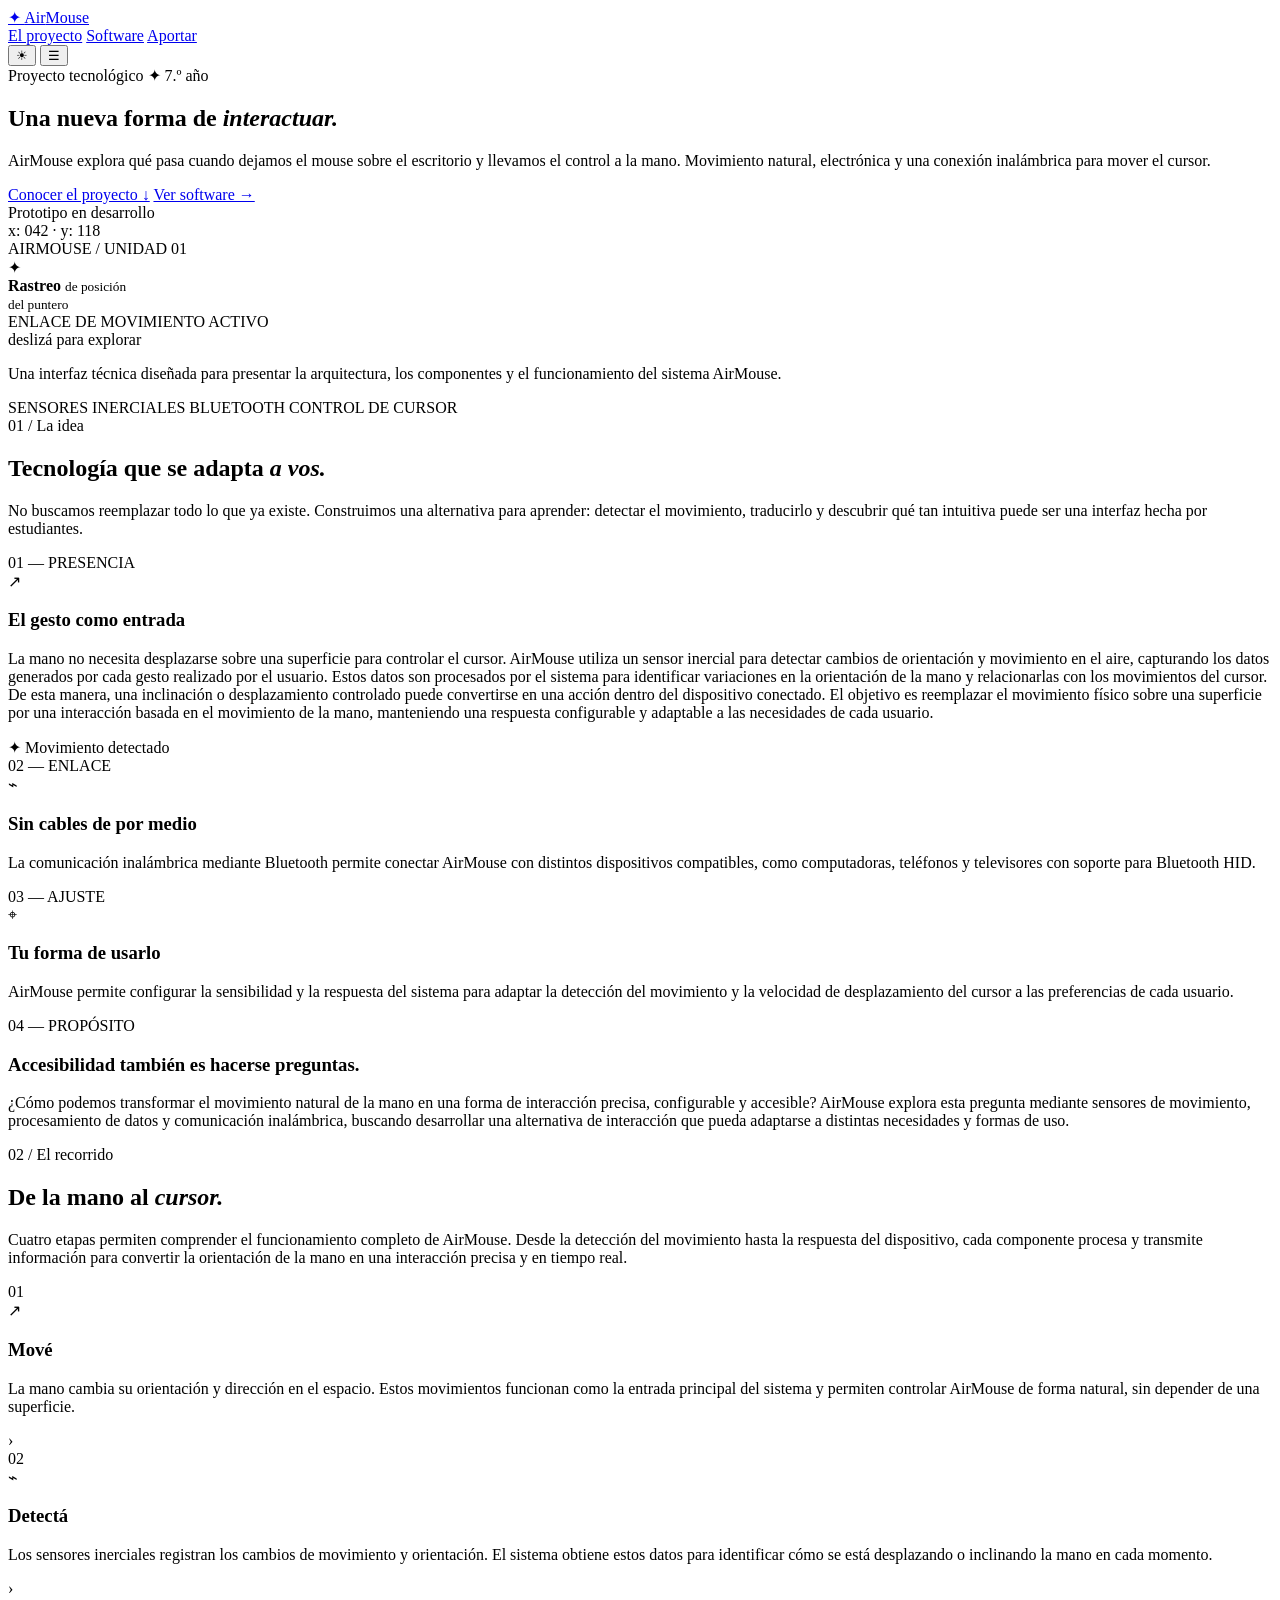
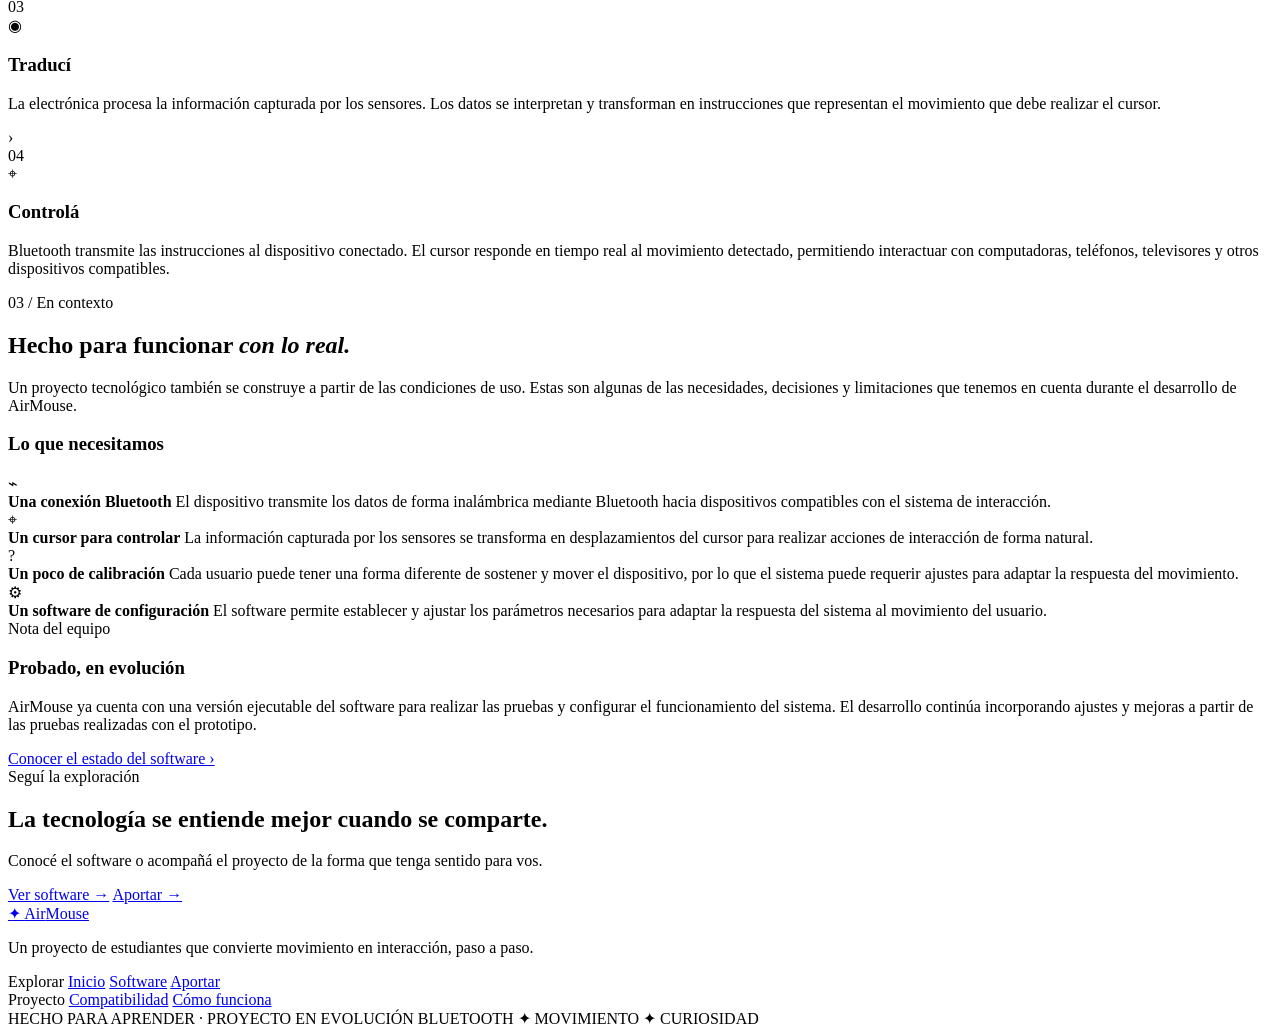
==== index.html @ 94b32438 "Add files via upload" ====
<!DOCTYPE html>
<html lang="es">
<head>
<meta charset="UTF-8">
<meta name="viewport" content="width=device-width, initial-scale=1.0">
<meta name="description" content="Un proyecto tecnológico estudiantil que explora controlar el cursor con movimiento natural.">
<title>AirMouse — Proyecto tecnológico</title>
<link rel="preconnect" href="https://fonts.googleapis.com">
<link rel="preconnect" href="https://fonts.gstatic.com" crossorigin>
<link href="https://fonts.googleapis.com/css2?family=DM+Mono:wght@400;500&family=Space+Grotesk:wght@400;500;600;700&display=swap" rel="stylesheet">

<link rel="stylesheet" href="css/style.css">
</head>

<body class="site-shell">

<header class="nav-shell">
<div class="container-wide nav-inner">

<a href="index.html" class="brand">
<span class="brand-mark">✦</span>
<span class="brand-word">Air<span>Mouse</span></span>
</a>

<nav class="nav-links" aria-label="Navegación principal">
<a href="index.html" class="nav-link">El proyecto</a>
<a href="software.html" class="nav-link">Software</a>
<a href="aportar.html" class="nav-link">Aportar</a>
</nav>

<div class="nav-actions">
<button class="icon-button" data-theme-toggle aria-label="Cambiar tema">☀</button>
<button class="icon-button mobile-trigger" data-mobile-toggle aria-label="Abrir menú">☰</button>
</div>

</div>

<nav class="mobile-menu" data-mobile-menu hidden>
<a href="index.html" class="nav-link">El proyecto</a>
<a href="software.html" class="nav-link">Software</a>
<a href="aportar.html" class="nav-link">Aportar</a>
</nav>
</header>

<main>

<section class="hero">
<div class="container-wide hero-grid">

<div class="hero-copy reveal">
<div class="eyebrow mono-label">Proyecto tecnológico ✦ 7.º año</div>

<h1>Una nueva forma de <em>interactuar.</em></h1>

<p class="hero-lede">
AirMouse explora qué pasa cuando dejamos el mouse sobre el escritorio y llevamos el control a la mano. Movimiento natural, electrónica y una conexión inalámbrica para mover el cursor.
</p>

<div class="hero-cta">
<a class="button button-primary button-wide" href="#como-funciona">Conocer el proyecto ↓</a>
<a class="button button-ghost" href="software.html">Ver software →</a>
</div>

<div class="hero-note">
<span class="status-dot"></span>
Prototipo en desarrollo
</div>
</div>

<div class="hero-diagram reveal" aria-label="Diagrama visual del dispositivo AirMouse">

<div class="orbit orbit-one"></div>
<div class="orbit orbit-two"></div>
<div class="orbit orbit-three"></div>

<div class="coord-label">x: 042 · y: 118</div>

<div class="device-card">

<div class="device-top">
<span class="device-label">AIRMOUSE / UNIDAD 01</span>
<span class="device-led"></span>
</div>

<div class="device-body">
<div class="device-ring">✦</div>

<div class="device-copy">
<strong>Rastreo</strong>
<small> de posición<br>del puntero</small>
</div>
</div>

<div class="device-top">
<span class="device-label">ENLACE DE MOVIMIENTO</span>
<span class="device-label">ACTIVO</span>
</div>

</div>
</div>

</div>

<div class="hero-scroll">
<span>deslizá para explorar</span>
</div>

</section>

<div class="intro-band">
<div class="container-wide intro-band-inner">

<p>Una interfaz técnica diseñada para presentar la arquitectura, los componentes y el funcionamiento del sistema AirMouse.</p>

<div class="spec-list">
<span>SENSORES INERCIALES</span>
<span>BLUETOOTH</span>
<span>CONTROL DE CURSOR</span>
</div>

</div>
</div>

<section class="section-space container-wide" id="proyecto">

<div class="section-heading reveal">

<div>
<div class="eyebrow mono-label">01 / La idea</div>
<h2>Tecnología que se adapta <em>a vos.</em></h2>
</div>

<p class="section-heading-copy">
No buscamos reemplazar todo lo que ya existe. Construimos una alternativa para aprender: detectar el movimiento, traducirlo y descubrir qué tan intuitiva puede ser una interfaz hecha por estudiantes.
</p>

</div>

<div class="bento">

<article class="bento-card tall reveal">
<div class="card-glow"></div>
<div class="card-index">01 — PRESENCIA</div>
<div class="card-icon">↗</div>

<h3>El gesto como entrada</h3>

<p>
La mano no necesita desplazarse sobre una superficie para controlar el cursor. AirMouse utiliza un sensor inercial para detectar cambios de orientación y movimiento en el aire, capturando los datos generados por cada gesto realizado por el usuario.

Estos datos son procesados por el sistema para identificar variaciones en la orientación de la mano y relacionarlas con los movimientos del cursor. De esta manera, una inclinación o desplazamiento controlado puede convertirse en una acción dentro del dispositivo conectado.

El objetivo es reemplazar el movimiento físico sobre una superficie por una interacción basada en el movimiento de la mano, manteniendo una respuesta configurable y adaptable a las necesidades de cada usuario.

</p>

<div class="card-foot">✦ Movimiento detectado</div>
</article>

<article class="bento-card reveal">
<div class="card-index">02 — ENLACE</div>
<div class="card-icon">⌁</div>

<h3>Sin cables de por medio</h3>

<p>
La comunicación inalámbrica mediante Bluetooth permite conectar AirMouse con distintos dispositivos compatibles, como computadoras, teléfonos y televisores con soporte para Bluetooth HID.

</p>
</article>

<article class="bento-card reveal">
<div class="card-index">03 — AJUSTE</div>
<div class="card-icon">⌖</div>

<h3>Tu forma de usarlo</h3>

<p>
AirMouse permite configurar la sensibilidad y la respuesta del sistema para adaptar la detección del movimiento y la velocidad de desplazamiento del cursor a las preferencias de cada usuario.

</p>
</article>

<article class="bento-card wide reveal">
<div class="card-index">04 — PROPÓSITO</div>

<h3>Accesibilidad también es hacerse preguntas.</h3>

<p>
¿Cómo podemos transformar el movimiento natural de la mano en una forma de interacción precisa, configurable y accesible?

AirMouse explora esta pregunta mediante sensores de movimiento, procesamiento de datos y comunicación inalámbrica, buscando desarrollar una alternativa de interacción que pueda adaptarse a distintas necesidades y formas de uso.
</p>

</article>

</div>
</section>

<section class="flow-section section-space" id="como-funciona">

<div class="container-wide">

<div class="section-heading reveal">

<div>
<div class="eyebrow mono-label">02 / El recorrido</div>
<h2>De la mano al <em>cursor.</em></h2>
</div>

<p class="section-heading-copy">
Cuatro etapas permiten comprender el funcionamiento completo de AirMouse. Desde la detección del movimiento hasta la respuesta del dispositivo, cada componente procesa y transmite información para convertir la orientación de la mano en una interacción precisa y en tiempo real.
</p>

</div>

<div class="flow">

<div class="flow-step reveal">
<span class="flow-number">01</span>
<div class="card-icon">↗</div>
<h3>Mové</h3>
<p>La mano cambia su orientación y dirección en el espacio. Estos movimientos funcionan como la entrada principal del sistema y permiten controlar AirMouse de forma natural, sin depender de una superficie.</p>
<span class="flow-arrow">›</span>
</div>

<div class="flow-step reveal">
<span class="flow-number">02</span>
<div class="card-icon">⌁</div>
<h3>Detectá</h3>
<p>Los sensores inerciales registran los cambios de movimiento y orientación. El sistema obtiene estos datos para identificar cómo se está desplazando o inclinando la mano en cada momento.</p>
<span class="flow-arrow">›</span>
</div>

<div class="flow-step reveal">
<span class="flow-number">03</span>
<div class="card-icon">◉</div>
<h3>Traducí</h3>
<p>La electrónica procesa la información capturada por los sensores. Los datos se interpretan y transforman en instrucciones que representan el movimiento que debe realizar el cursor.</p>
<span class="flow-arrow">›</span>
</div>

<div class="flow-step reveal">
<span class="flow-number">04</span>
<div class="card-icon">⌖</div>
<h3>Controlá</h3>
<p>Bluetooth transmite las instrucciones al dispositivo conectado. El cursor responde en tiempo real al movimiento detectado, permitiendo interactuar con computadoras, teléfonos, televisores y otros dispositivos compatibles.</p>
</div>

</div>
</div>
</section>

<section class="section-space container-wide" id="compatibilidad">

<div class="section-heading reveal">

<div>
<div class="eyebrow mono-label">03 / En contexto</div>
<h2>Hecho para funcionar <em>con lo real.</em></h2>
</div>

<p class="section-heading-copy">
Un proyecto tecnológico también se construye a partir de las condiciones de uso. Estas son algunas de las necesidades, decisiones y limitaciones que tenemos en cuenta durante el desarrollo de AirMouse.
</p>

</div>

<div class="compat-grid">

<div class="compat-panel reveal">

<h3>Lo que necesitamos</h3>

<div class="compat-item">
⌁
<div>
<strong>Una conexión Bluetooth</strong>
<span>El dispositivo transmite los datos de forma inalámbrica mediante Bluetooth hacia dispositivos compatibles con el sistema de interacción.</span>
</div>
</div>

<div class="compat-item">
⌖
<div>
<strong>Un cursor para controlar</strong>
<span>La información capturada por los sensores se transforma en desplazamientos del cursor para realizar acciones de interacción de forma natural.</span>
</div>
</div>

<div class="compat-item">
?
<div>
<strong>Un poco de calibración</strong>
<span>Cada usuario puede tener una forma diferente de sostener y mover el dispositivo, por lo que el sistema puede requerir ajustes para adaptar la respuesta del movimiento.</span>
</div>
</div>
<div class="compat-item">
  ⚙
  <div>
    <strong> Un software de configuración</strong>
    <span>El software permite establecer y ajustar los parámetros necesarios para adaptar la respuesta del sistema al movimiento del usuario.</span>
  </div>
</div>
</div>

<div class="compat-panel truth-panel reveal">

<span class="mono-label">Nota del equipo</span>

<h3>Probado, en evolución</h3>

<p class="muted">
AirMouse ya cuenta con una versión ejecutable del software para realizar las pruebas y configurar el funcionamiento del sistema. El desarrollo continúa incorporando ajustes y mejoras a partir de las pruebas realizadas con el prototipo.
</p>

<a href="software.html" class="button button-ghost" style="margin-top:1.5rem">
Conocer el estado del software ›
</a>

</div>

</div>
</section>

<section class="container-wide section-space">

<div class="cta-panel reveal">

<div>
<div class="mono-label">Seguí la exploración</div>

<h2>La tecnología se entiende mejor cuando se comparte.</h2>

<p>
Conocé el software o acompañá el proyecto de la forma que tenga sentido para vos.
</p>
</div>

<div class="hero-cta">
<a href="software.html" class="button button-primary">Ver software →</a>
<a href="aportar.html" class="button button-ghost">Aportar →</a>
</div>

</div>
</section>

</main>

<footer class="site-footer">

<div class="container-wide">

<div class="footer-grid">

<div>
<a href="index.html" class="brand">
<span class="brand-mark">✦</span>
<span class="brand-word">Air<span>Mouse</span></span>
</a>

<p class="footer-copy">
Un proyecto de estudiantes que convierte movimiento en interacción, paso a paso.
</p>
</div>

<div class="footer-links">
<span class="mono-label">Explorar</span>
<a href="index.html">Inicio</a>
<a href="software.html">Software</a>
<a href="aportar.html">Aportar</a>
</div>

<div class="footer-links">
<span class="mono-label">Proyecto</span>
<a href="index.html#compatibilidad">Compatibilidad</a>
<a href="index.html#como-funciona">Cómo funciona</a>
</div>

</div>

<div class="footer-bottom">
<span>HECHO PARA APRENDER · PROYECTO EN EVOLUCIÓN</span>
<span>BLUETOOTH ✦ MOVIMIENTO ✦ CURIOSIDAD</span>
</div>

</div>
</footer>

<div class="cursor-dot">
  <span></span>
</div>

<script src="js/script.js"></script>

</body>
</html>
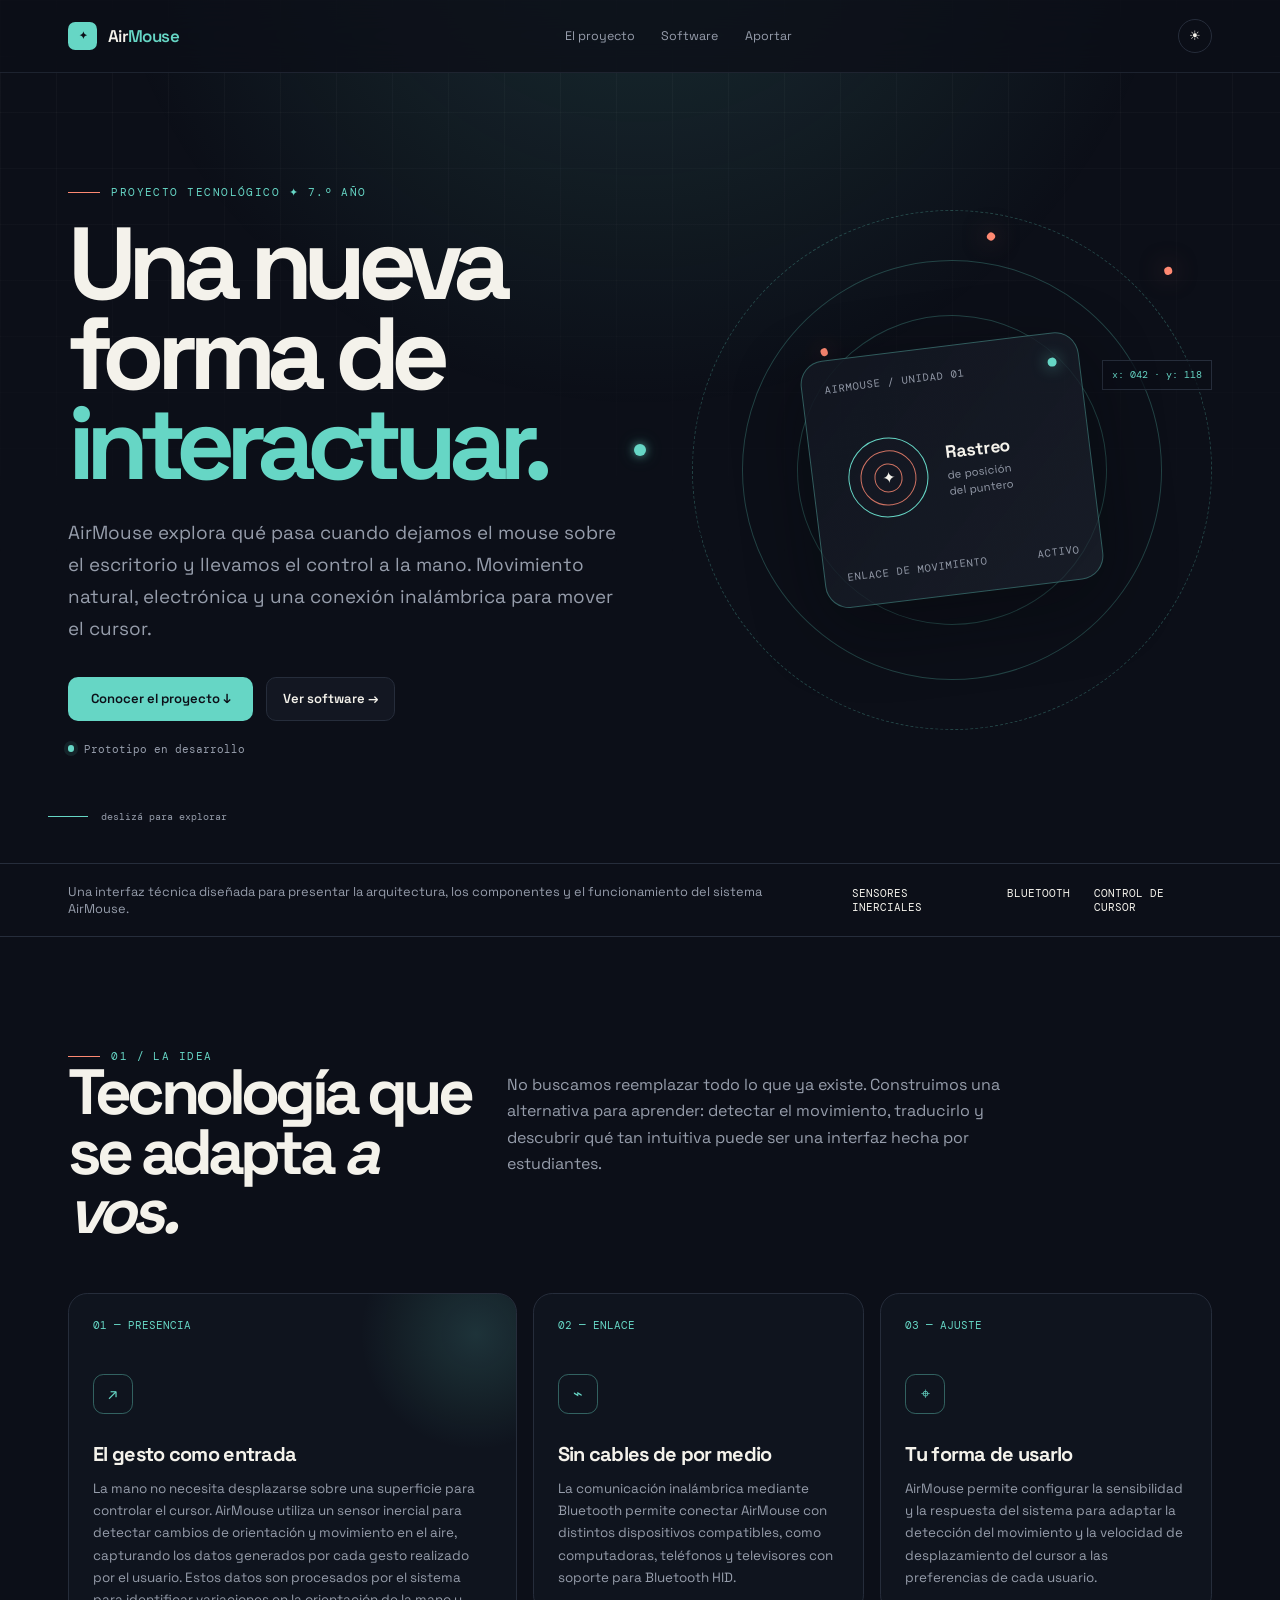
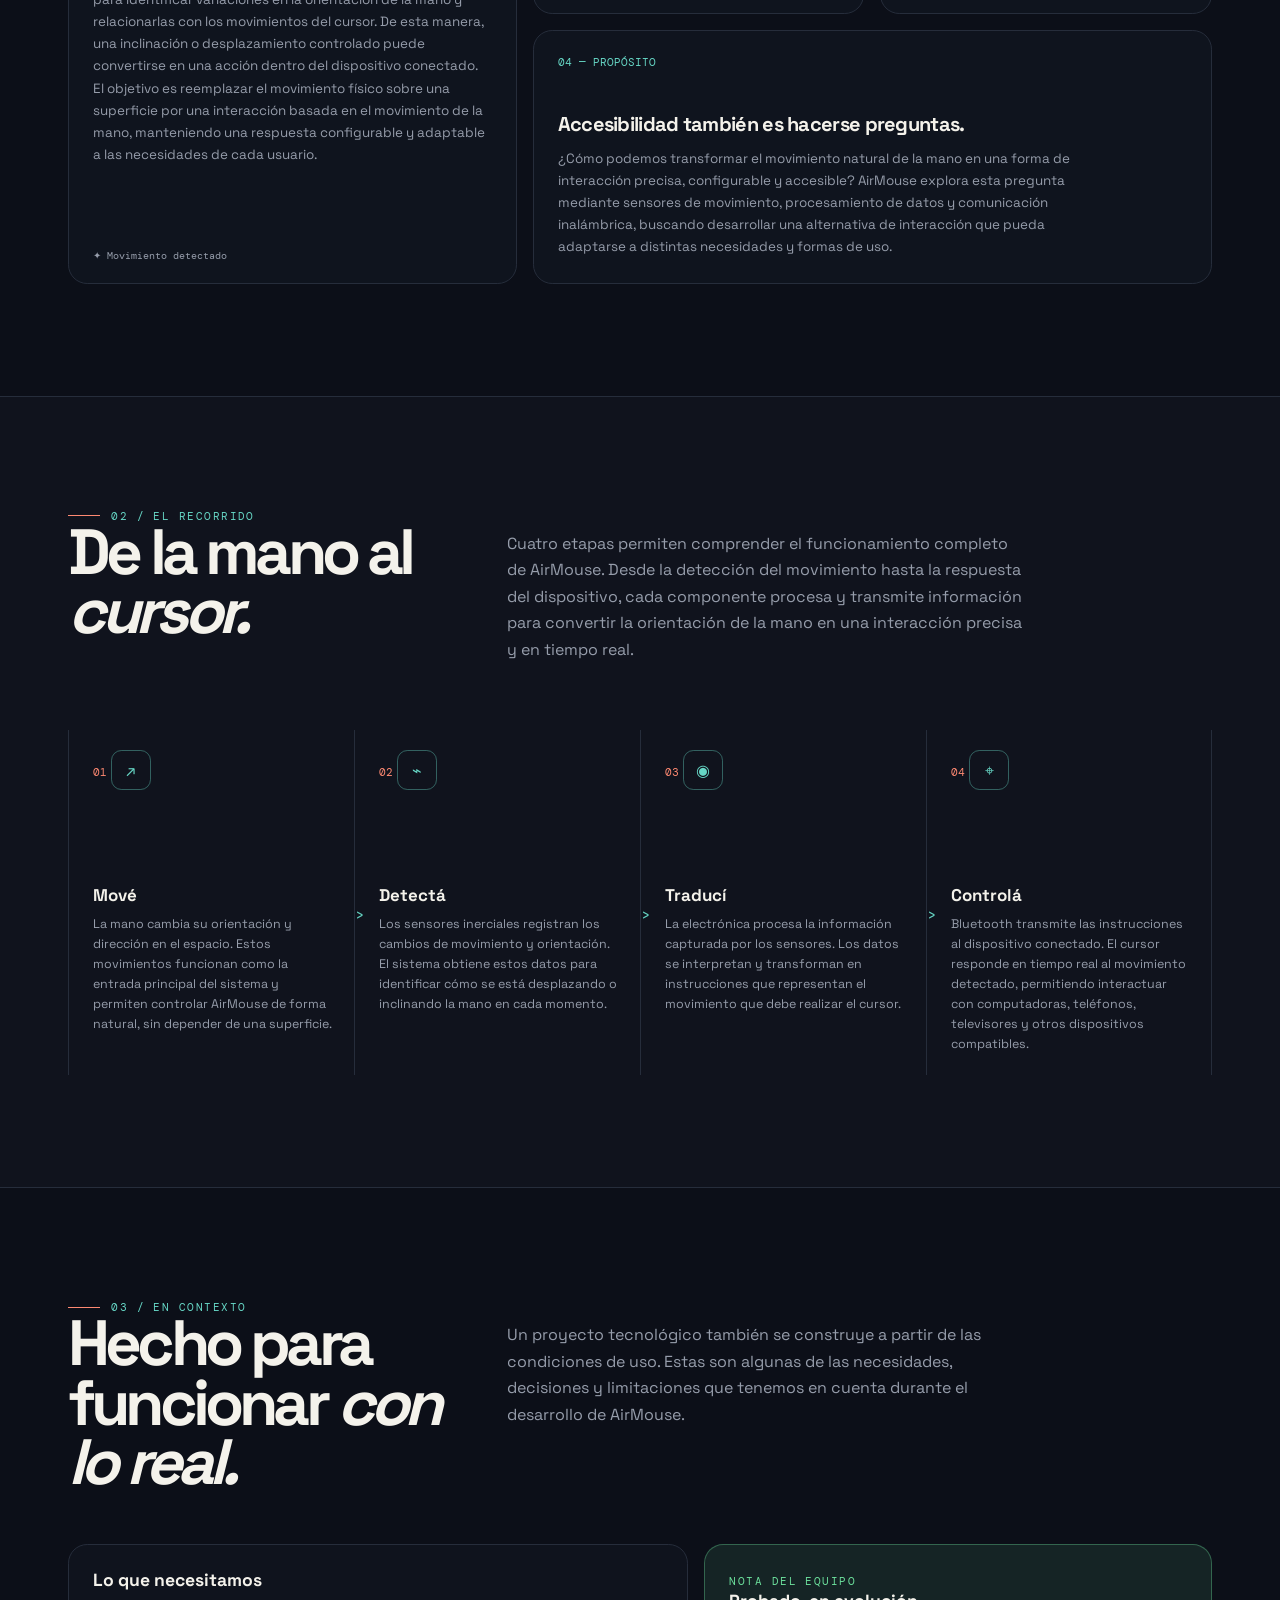
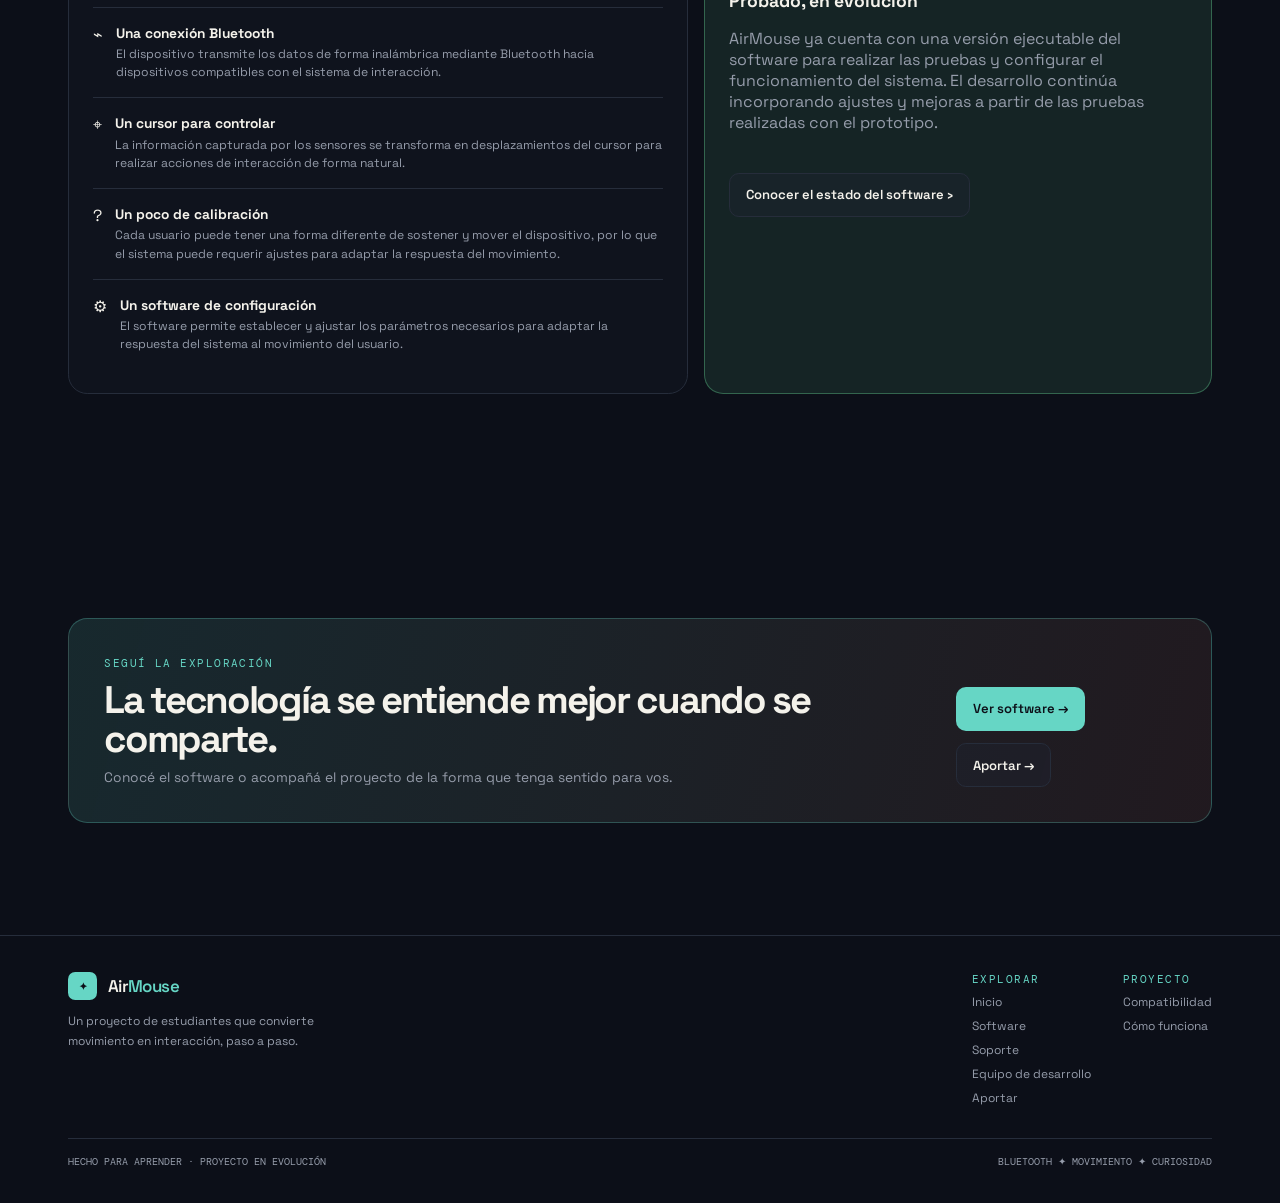
==== commit 9c1c8518: "Add support and development team navigation" ====
--- a/index.html
+++ b/index.html
@@ -368,7 +368,7 @@
 <span class="mono-label">Explorar</span>
 <a href="index.html">Inicio</a>
 <a href="software.html">Software</a>
-<a href="aportar.html">Aportar</a>
+<a href="soporte.html">Soporte</a><a href="equipo.html">Equipo de desarrollo</a><a href="aportar.html">Aportar</a>
 </div>
 
 <div class="footer-links">
--- a/css/style.css
+++ b/css/style.css
@@ -0,0 +1,1442 @@
+:root {
+  --background: 224 33% 7%;
+  --foreground: 42 30% 94%;
+  --border: 221 22% 19%;
+  --input: 221 22% 19%;
+  --ring: 171 58% 62%;
+  --card: 222 29% 10%;
+  --card-foreground: 42 30% 94%;
+  --card-border: 221 22% 19%;
+  --primary: 171 58% 62%;
+  --primary-foreground: 224 33% 7%;
+  --secondary: 221 22% 15%;
+  --secondary-foreground: 42 30% 94%;
+  --muted: 222 20% 14%;
+  --muted-foreground: 220 11% 63%;
+  --accent: 10 98% 72%;
+  --accent-foreground: 224 33% 7%;
+  --success: 145 65% 65%;
+  --success-foreground: 224 33% 7%;
+  --app-font-sans: 'Space Grotesk', sans-serif;
+  --app-font-mono: 'DM Mono', monospace;
+  --radius: 1.2rem;
+}
+
+.light {
+  --background: 38 33% 95%;
+  --foreground: 224 31% 13%;
+  --border: 35 20% 81%;
+  --input: 35 20% 81%;
+  --ring: 174 51% 38%;
+  --card: 41 38% 98%;
+  --card-foreground: 224 31% 13%;
+  --card-border: 35 20% 81%;
+  --primary: 174 51% 38%;
+  --primary-foreground: 38 33% 95%;
+  --secondary: 38 22% 89%;
+  --secondary-foreground: 224 31% 13%;
+  --muted: 36 23% 91%;
+  --muted-foreground: 221 12% 43%;
+  --accent: 10 78% 57%;
+  --accent-foreground: 38 33% 95%;
+  --success: 145 65% 28%;
+  --success-foreground: 38 33% 95%;
+}
+
+* {
+  box-sizing: border-box;
+}
+
+html {
+  scroll-behavior: smooth;
+}
+
+body {
+  margin: 0;
+  min-width: 320px;
+  background: hsl(var(--background));
+  color: hsl(var(--foreground));
+  font-family: var(--app-font-sans);
+  -webkit-font-smoothing: antialiased;
+}
+
+button,
+a {
+  -webkit-tap-highlight-color: transparent;
+}
+
+button:focus-visible,
+a:focus-visible {
+  outline: 2px solid hsl(var(--primary));
+  outline-offset: 4px;
+}
+
+.site-shell {
+  min-height: 100dvh;
+  position: relative;
+}
+
+.site-shell::before {
+  background-image:
+    linear-gradient(hsl(var(--foreground) / .035) 1px, transparent 1px),
+    linear-gradient(90deg, hsl(var(--foreground) / .035) 1px, transparent 1px);
+  background-size: 56px 56px;
+  content: '';
+  inset: 0;
+  mask-image: linear-gradient(to bottom, #000 0%, transparent 65%);
+  pointer-events: none;
+  position: fixed;
+  z-index: -2;
+}
+
+.site-shell::after {
+  background: radial-gradient(
+    circle at 50% -15%,
+    hsl(var(--primary) / .16),
+    transparent 34rem
+  );
+  content: '';
+  inset: 0;
+  pointer-events: none;
+  position: fixed;
+  z-index: -1;
+}
+
+.container-wide {
+  margin-inline: auto;
+  max-width: 1240px;
+  padding-inline: 1.25rem;
+  width: 100%;
+}
+
+@media (min-width: 768px) {
+  .container-wide {
+    padding-inline: 2.25rem;
+  }
+}
+
+@media (min-width: 1200px) {
+  .container-wide {
+    padding-inline: 3rem;
+  }
+}
+
+.mono-label {
+  color: hsl(var(--primary));
+  font-family: var(--app-font-mono);
+  font-size: .7rem;
+  letter-spacing: .13em;
+  text-transform: uppercase;
+}
+
+.muted {
+  color: hsl(var(--muted-foreground));
+}
+
+.eyebrow {
+  align-items: center;
+  display: flex;
+  gap: .7rem;
+}
+
+.eyebrow::before {
+  background: hsl(var(--accent));
+  content: '';
+  height: 1px;
+  width: 2rem;
+}
+
+.section-space {
+  padding-block: 7rem;
+}
+
+@media (max-width: 767px) {
+  .section-space {
+    padding-block: 4.5rem;
+  }
+}
+
+.nav-shell {
+  backdrop-filter: blur(18px);
+  background: hsl(var(--background) / .78);
+  border-bottom: 1px solid hsl(var(--border) / .7);
+  position: sticky;
+  top: 0;
+  z-index: 30;
+}
+
+.nav-inner {
+  align-items: center;
+  display: flex;
+  height: 4.5rem;
+  justify-content: space-between;
+}
+
+.brand {
+  align-items: center;
+  color: hsl(var(--foreground));
+  display: inline-flex;
+  font-weight: 600;
+  gap: .7rem;
+  letter-spacing: -.04em;
+  text-decoration: none;
+}
+
+.brand-mark {
+  align-items: center;
+  background: hsl(var(--primary));
+  border-radius: .45rem;
+  color: hsl(var(--primary-foreground));
+  display: inline-flex;
+  font-family: var(--app-font-mono);
+  font-size: .65rem;
+  height: 1.8rem;
+  justify-content: center;
+  letter-spacing: -.1em;
+  width: 1.8rem;
+}
+
+.brand-word {
+  font-size: 1.06rem;
+}
+
+.brand-word span {
+  color: hsl(var(--primary));
+}
+
+.nav-links {
+  align-items: center;
+  display: flex;
+  gap: 1.65rem;
+}
+
+.nav-link {
+  color: hsl(var(--muted-foreground));
+  font-size: .78rem;
+  text-decoration: none;
+  transition: color .2s ease;
+}
+
+.nav-link:hover,
+.nav-link.active {
+  color: hsl(var(--foreground));
+}
+
+.nav-actions {
+  align-items: center;
+  display: flex;
+  gap: .65rem;
+}
+
+.icon-button {
+  align-items: center;
+  background: transparent;
+  border: 1px solid hsl(var(--border));
+  border-radius: 999px;
+  color: hsl(var(--foreground));
+  cursor: pointer;
+  display: inline-flex;
+  height: 2.15rem;
+  justify-content: center;
+  transition:
+    background .2s ease,
+    border-color .2s ease,
+    transform .2s ease;
+  width: 2.15rem;
+}
+
+.icon-button:hover {
+  background: hsl(var(--secondary));
+  border-color: hsl(var(--primary) / .6);
+  transform: translateY(-2px);
+}
+
+.mobile-trigger {
+  display: none;
+}
+
+@media (max-width: 760px) {
+  .nav-links {
+    display: none;
+  }
+
+  .mobile-trigger {
+    display: inline-flex;
+  }
+
+  .nav-inner {
+    height: 4rem;
+  }
+}
+
+.mobile-menu[hidden] {
+  display: none;
+}
+
+.mobile-menu {
+  background: hsl(var(--card));
+  border-bottom: 1px solid hsl(var(--border));
+  display: grid;
+  gap: .35rem;
+  padding: .6rem 1.25rem 1.2rem;
+}
+
+.mobile-menu .nav-link {
+  border-radius: .6rem;
+  padding: .8rem;
+}
+
+.mobile-menu .nav-link:hover {
+  background: hsl(var(--secondary));
+}
+
+.button {
+  align-items: center;
+  border: 1px solid transparent;
+  border-radius: .62rem;
+  cursor: pointer;
+  display: inline-flex;
+  font-family: var(--app-font-sans);
+  font-size: .82rem;
+  font-weight: 600;
+  gap: .6rem;
+  justify-content: center;
+  padding: .78rem 1rem;
+  text-decoration: none;
+  transition:
+    transform .2s ease,
+    background .2s ease,
+    border-color .2s ease,
+    color .2s ease;
+}
+
+.button:hover {
+  transform: translateY(-2px);
+}
+
+.button-primary {
+  background: hsl(var(--primary));
+  color: hsl(var(--primary-foreground));
+}
+
+.button-primary:hover {
+  background: hsl(var(--primary) / .86);
+}
+
+.button-ghost {
+  background: hsl(var(--secondary) / .45);
+  border-color: hsl(var(--border));
+  color: hsl(var(--foreground));
+}
+
+.button-ghost:hover {
+  border-color: hsl(var(--primary) / .65);
+}
+
+.button-success {
+  background: hsl(var(--success));
+  color: hsl(var(--success-foreground));
+}
+
+.button-success:hover {
+  background: hsl(var(--success) / .86);
+}
+
+.button-wide {
+  padding-inline: 1.35rem;
+}
+
+.hero {
+  min-height: min(790px, calc(100dvh - 4.5rem));
+  padding-block: 7rem 6rem;
+  position: relative;
+}
+
+.hero-grid {
+  align-items: center;
+  display: grid;
+  gap: 3rem;
+  grid-template-columns: minmax(0, 1.05fr) minmax(300px, .95fr);
+}
+
+.hero-copy {
+  max-width: 700px;
+}
+
+.hero h1 {
+  font-size: clamp(3.4rem, 8vw, 7.6rem);
+  letter-spacing: -.085em;
+  line-height: .88;
+  margin: 1.25rem 0 1.7rem;
+  max-width: 760px;
+}
+
+.hero h1 em {
+  color: hsl(var(--primary));
+  font-style: normal;
+}
+
+.hero-lede {
+  color: hsl(var(--muted-foreground));
+  font-size: clamp(1rem, 1.6vw, 1.18rem);
+  line-height: 1.7;
+  max-width: 550px;
+}
+
+.hero-cta {
+  display: flex;
+  flex-wrap: wrap;
+  gap: .8rem;
+  margin-top: 2rem;
+}
+
+.hero-note {
+  align-items: center;
+  color: hsl(var(--muted-foreground));
+  display: flex;
+  font-family: var(--app-font-mono);
+  font-size: .7rem;
+  gap: .6rem;
+  margin-top: 1.3rem;
+}
+
+.status-dot {
+  background: hsl(var(--primary));
+  border-radius: 50%;
+  box-shadow: 0 0 0 4px hsl(var(--primary) / .1);
+  height: .4rem;
+  width: .4rem;
+}
+
+.hero-diagram {
+  min-height: 440px;
+  position: relative;
+}
+
+.orbit {
+  border: 1px solid hsl(var(--primary) / .26);
+  border-radius: 50%;
+  left: 50%;
+  position: absolute;
+  top: 50%;
+  transform: translate(-50%, -50%) rotate(-19deg);
+}
+
+.orbit-one {
+  height: 310px;
+  width: 310px;
+}
+
+.orbit-two {
+  height: 420px;
+  transform: translate(-50%, -50%) rotate(38deg);
+  width: 420px;
+}
+
+.orbit-three {
+  border-style: dashed;
+  height: 520px;
+  transform: translate(-50%, -50%) rotate(76deg);
+  width: 520px;
+}
+
+.orbit::after {
+  background: hsl(var(--accent));
+  border-radius: 50%;
+  box-shadow: 0 0 24px hsl(var(--accent) / .5);
+  content: '';
+  height: .48rem;
+  left: 22%;
+  position: absolute;
+  top: -3px;
+  width: .48rem;
+}
+
+.device-card {
+  background: linear-gradient(
+    135deg,
+    hsl(var(--card) / .92),
+    hsl(var(--secondary) / .65)
+  );
+  border: 1px solid hsl(var(--primary) / .35);
+  border-radius: 1.5rem;
+  box-shadow: 0 22px 70px hsl(224 33% 3% / .42);
+  left: 50%;
+  padding: 1.4rem;
+  position: absolute;
+  top: 50%;
+  transform: translate(-50%, -50%) rotate(-7deg);
+  width: min(280px, 72%);
+}
+
+.device-top {
+  align-items: center;
+  display: flex;
+  justify-content: space-between;
+}
+
+.device-label {
+  color: hsl(var(--muted-foreground));
+  font-family: var(--app-font-mono);
+  font-size: .65rem;
+  letter-spacing: .1em;
+}
+
+.device-led {
+  background: hsl(var(--primary));
+  border-radius: 50%;
+  box-shadow: 0 0 15px hsl(var(--primary) / .7);
+  height: .55rem;
+  width: .55rem;
+}
+
+.device-body {
+  align-items: center;
+  display: flex;
+  gap: 1.2rem;
+  padding: 3rem .8rem;
+}
+
+.device-ring {
+  align-items: center;
+  border: 1px solid hsl(var(--primary));
+  border-radius: 50%;
+  display: flex;
+  height: 5rem;
+  justify-content: center;
+  position: relative;
+  width: 5rem;
+}
+
+.device-ring::before,
+.device-ring::after {
+  border: 1px solid hsl(var(--accent) / .8);
+  border-radius: 50%;
+  content: '';
+  position: absolute;
+}
+
+.device-ring::before {
+  inset: .7rem;
+}
+
+.device-ring::after {
+  inset: 1.55rem;
+}
+
+.device-copy strong {
+  display: block;
+  font-size: 1.1rem;
+}
+
+.device-copy small {
+  color: hsl(var(--muted-foreground));
+  display: block;
+  font-size: .7rem;
+  line-height: 1.4;
+  margin-top: .3rem;
+}
+
+.coord-label {
+  background: hsl(var(--background) / .72);
+  border: 1px solid hsl(var(--border));
+  color: hsl(var(--primary));
+  font-family: var(--app-font-mono);
+  font-size: .63rem;
+  padding: .45rem .55rem;
+  position: absolute;
+  right: 0;
+  top: 25%;
+}
+
+.hero-scroll {
+  align-items: center;
+  bottom: 2.5rem;
+  color: hsl(var(--muted-foreground));
+  display: flex;
+  font-family: var(--app-font-mono);
+  font-size: .65rem;
+  gap: .8rem;
+  left: 3rem;
+  position: absolute;
+}
+
+.hero-scroll::before {
+  background: hsl(var(--primary));
+  content: '';
+  height: 1px;
+  width: 2.5rem;
+}
+
+@media (max-width: 860px) {
+  .hero {
+    padding-block: 5rem 5.5rem;
+  }
+
+  .hero-grid {
+    grid-template-columns: 1fr;
+  }
+
+  .hero-diagram {
+    min-height: 370px;
+  }
+
+  .hero-scroll {
+    bottom: 1.4rem;
+    left: 1.25rem;
+  }
+}
+
+.intro-band {
+  border-block: 1px solid hsl(var(--border));
+  padding-block: 1.2rem;
+}
+
+.intro-band-inner {
+  align-items: center;
+  display: flex;
+  gap: 2rem;
+  justify-content: space-between;
+}
+
+.intro-band p {
+  color: hsl(var(--muted-foreground));
+  font-size: .8rem;
+  margin: 0;
+}
+
+.spec-list {
+  display: flex;
+  gap: 1.5rem;
+}
+
+.spec-list span {
+  color: hsl(var(--foreground));
+  font-family: var(--app-font-mono);
+  font-size: .68rem;
+}
+
+@media (max-width: 700px) {
+  .intro-band-inner {
+    align-items: flex-start;
+    flex-direction: column;
+    gap: .9rem;
+  }
+
+  .spec-list {
+    flex-wrap: wrap;
+    gap: .8rem 1rem;
+  }
+}
+
+.section-heading {
+  display: grid;
+  gap: 1rem;
+  grid-template-columns: .75fr 1.25fr;
+  margin-bottom: 3.2rem;
+}
+
+.section-heading h2 {
+  font-size: clamp(2.2rem, 5vw, 4.4rem);
+  letter-spacing: -.075em;
+  line-height: .93;
+  margin: 0;
+}
+
+.section-heading-copy {
+  color: hsl(var(--muted-foreground));
+  font-size: 1rem;
+  line-height: 1.65;
+  max-width: 520px;
+  padding-top: .4rem;
+}
+
+@media (max-width: 720px) {
+  .section-heading {
+    grid-template-columns: 1fr;
+  }
+}
+
+.bento {
+  display: grid;
+  gap: 1rem;
+  grid-template-columns: 1.15fr .85fr .85fr;
+  grid-template-rows: auto auto;
+}
+
+.bento-card {
+  background: hsl(var(--card) / .7);
+  border: 1px solid hsl(var(--border));
+  border-radius: 1.2rem;
+  min-height: 220px;
+  overflow: hidden;
+  padding: 1.5rem;
+  position: relative;
+  transition:
+    transform .35s cubic-bezier(.2,.8,.2,1),
+    border-color .35s ease,
+    background .35s ease;
+}
+
+.bento-card:hover {
+  background: hsl(var(--card));
+  border-color: hsl(var(--primary) / .45);
+  transform: translateY(-6px);
+}
+
+.bento-card.tall {
+  grid-row: span 2;
+  min-height: 460px;
+}
+
+.bento-card.wide {
+  grid-column: span 2;
+}
+
+.bento-card h3 {
+  font-size: 1.25rem;
+  letter-spacing: -.035em;
+  margin: 0 0 .7rem;
+}
+
+.bento-card p {
+  color: hsl(var(--muted-foreground));
+  font-size: .84rem;
+  line-height: 1.65;
+  margin: 0;
+  max-width: 32rem;
+}
+
+.card-index {
+  color: hsl(var(--primary));
+  font-family: var(--app-font-mono);
+  font-size: .68rem;
+  margin-bottom: 2.6rem;
+}
+
+.card-icon {
+  align-items: center;
+  border: 1px solid hsl(var(--primary) / .4);
+  border-radius: .65rem;
+  color: hsl(var(--primary));
+  display: inline-flex;
+  height: 2.5rem;
+  justify-content: center;
+  margin-bottom: 1.7rem;
+  width: 2.5rem;
+}
+
+.card-glow {
+  background: radial-gradient(
+    circle,
+    hsl(var(--primary) / .16),
+    transparent 68%
+  );
+  height: 240px;
+  position: absolute;
+  right: -80px;
+  top: -80px;
+  width: 240px;
+}
+
+.card-foot {
+  align-items: center;
+  bottom: 1.3rem;
+  color: hsl(var(--muted-foreground));
+  display: flex;
+  font-family: var(--app-font-mono);
+  font-size: .63rem;
+  gap: .4rem;
+  position: absolute;
+}
+
+@media (max-width: 820px) {
+  .bento {
+    grid-template-columns: 1fr 1fr;
+  }
+
+  .bento-card.tall {
+    grid-row: span 1;
+    min-height: 270px;
+  }
+
+  .bento-card.wide {
+    grid-column: span 2;
+  }
+}
+
+@media (max-width: 540px) {
+  .bento {
+    grid-template-columns: 1fr;
+  }
+
+  .bento-card.wide {
+    grid-column: auto;
+  }
+}
+
+.flow-section {
+  background: hsl(var(--secondary) / .27);
+  border-block: 1px solid hsl(var(--border));
+}
+
+.flow {
+  display: grid;
+  gap: 0;
+  grid-template-columns: repeat(4, 1fr);
+}
+
+.flow-step {
+  border-left: 1px solid hsl(var(--border));
+  min-height: 230px;
+  padding: 1.25rem 1.25rem 1.25rem 1.5rem;
+  position: relative;
+}
+
+.flow-step:last-child {
+  border-right: 1px solid hsl(var(--border));
+}
+
+.flow-number {
+  color: hsl(var(--accent));
+  font-family: var(--app-font-mono);
+  font-size: .68rem;
+}
+
+.flow-step h3 {
+  font-size: 1.06rem;
+  margin: 4.2rem 0 .55rem;
+}
+
+.flow-step p {
+  color: hsl(var(--muted-foreground));
+  font-size: .78rem;
+  line-height: 1.6;
+  margin: 0;
+}
+
+.flow-arrow {
+  color: hsl(var(--primary));
+  position: absolute;
+  right: -.55rem;
+  top: 50%;
+  z-index: 2;
+}
+
+@media (max-width: 720px) {
+  .flow {
+    grid-template-columns: 1fr 1fr;
+  }
+
+  .flow-step:nth-child(2) {
+    border-right: 1px solid hsl(var(--border));
+  }
+
+  .flow-step:nth-child(3) {
+    border-top: 1px solid hsl(var(--border));
+  }
+
+  .flow-step:nth-child(4) {
+    border-top: 1px solid hsl(var(--border));
+  }
+
+  .flow-arrow {
+    display: none;
+  }
+}
+
+@media (max-width: 480px) {
+  .flow {
+    grid-template-columns: 1fr;
+  }
+
+  .flow-step {
+    border-right: 1px solid hsl(var(--border));
+    border-top: 1px solid hsl(var(--border));
+  }
+
+  .flow-step:first-child {
+    border-top: 0;
+  }
+}
+
+.compat-grid {
+  display: grid;
+  gap: 1rem;
+  grid-template-columns: 1.1fr .9fr;
+}
+
+.compat-panel {
+  background: hsl(var(--card) / .68);
+  border: 1px solid hsl(var(--border));
+  border-radius: 1.2rem;
+  padding: 1.5rem;
+}
+
+.compat-panel h3 {
+  font-size: 1.1rem;
+  margin: 0 0 1rem;
+}
+
+.compat-item {
+  align-items: flex-start;
+  border-top: 1px solid hsl(var(--border));
+  display: flex;
+  gap: .8rem;
+  padding: 1rem 0;
+}
+
+.compat-item svg {
+  color: hsl(var(--primary));
+  flex: none;
+  margin-top: .15rem;
+}
+
+.compat-item strong {
+  display: block;
+  font-size: .86rem;
+  margin-bottom: .2rem;
+}
+
+.compat-item span {
+  color: hsl(var(--muted-foreground));
+  display: block;
+  font-size: .76rem;
+  line-height: 1.5;
+}
+
+.truth-panel {
+  background: hsl(var(--success) / .1);
+  border-color: hsl(var(--success) / .35);
+}
+
+.truth-panel .mono-label {
+  color: hsl(var(--success));
+}
+
+@media (max-width: 720px) {
+  .compat-grid {
+    grid-template-columns: 1fr;
+  }
+}
+
+.cta-panel {
+  align-items: center;
+  background: linear-gradient(
+    105deg,
+    hsl(var(--primary) / .13),
+    hsl(var(--accent) / .09)
+  );
+  border: 1px solid hsl(var(--primary) / .28);
+  border-radius: 1.2rem;
+  display: flex;
+  gap: 2rem;
+  justify-content: space-between;
+  padding: 2.2rem;
+}
+
+.cta-panel h2 {
+  font-size: clamp(1.7rem, 3vw, 2.8rem);
+  letter-spacing: -.06em;
+  line-height: 1;
+  margin: .7rem 0 .6rem;
+}
+
+.cta-panel p {
+  color: hsl(var(--muted-foreground));
+  font-size: .86rem;
+  margin: 0;
+}
+
+@media (max-width: 650px) {
+  .cta-panel {
+    align-items: flex-start;
+    flex-direction: column;
+  }
+}
+
+.page-hero {
+  padding-block: 7rem 4rem;
+}
+
+.page-hero h1 {
+  font-size: clamp(3rem, 8vw, 6.6rem);
+  letter-spacing: -.085em;
+  line-height: .9;
+  margin: 1rem 0 1.2rem;
+  max-width: 820px;
+}
+
+.page-hero p {
+  color: hsl(var(--muted-foreground));
+  font-size: 1.08rem;
+  line-height: 1.7;
+  max-width: 590px;
+}
+
+.software-layout {
+  display: grid;
+  gap: 1rem;
+  grid-template-columns: 1.2fr .8fr;
+  padding-bottom: 7rem;
+}
+
+.download-card {
+  background: hsl(var(--card));
+  border: 1px solid hsl(var(--primary) / .35);
+  border-radius: 1.2rem;
+  padding: 1.5rem;
+}
+
+.download-top {
+  align-items: flex-start;
+  display: flex;
+  justify-content: space-between;
+}
+
+.download-icon {
+  align-items: center;
+  background: hsl(var(--primary) / .13);
+  border-radius: .7rem;
+  color: hsl(var(--primary));
+  display: flex;
+  height: 3rem;
+  justify-content: center;
+  width: 3rem;
+}
+
+.download-card h2 {
+  font-size: 1.3rem;
+  margin: 1.7rem 0 .5rem;
+}
+
+.download-card p {
+  color: hsl(var(--muted-foreground));
+  font-size: .82rem;
+  line-height: 1.6;
+}
+
+.download-status {
+  align-items: center;
+  background: hsl(var(--success) / .1);
+  border: 1px solid hsl(var(--success) / .28);
+  border-radius: .65rem;
+  color: hsl(var(--success));
+  display: flex;
+  font-family: var(--app-font-mono);
+  font-size: .68rem;
+  gap: .5rem;
+  margin: 1.2rem 0;
+  padding: .7rem;
+}
+
+.platform-list {
+  display: grid;
+  gap: .5rem;
+  grid-template-columns: repeat(3, 1fr);
+  margin-top: 1.3rem;
+}
+
+.platform {
+  border: 1px solid hsl(var(--border));
+  border-radius: .65rem;
+  color: hsl(var(--muted-foreground));
+  font-size: .75rem;
+  padding: .7rem;
+  text-align: center;
+}
+
+.info-stack {
+  display: grid;
+  gap: 1rem;
+}
+
+.info-card {
+  background: hsl(var(--secondary) / .45);
+  border: 1px solid hsl(var(--border));
+  border-radius: 1.2rem;
+  padding: 1.5rem;
+}
+
+.info-card h3 {
+  margin: .8rem 0 .5rem;
+}
+
+.info-card p {
+  color: hsl(var(--muted-foreground));
+  font-size: .8rem;
+  line-height: 1.6;
+  margin: 0;
+}
+
+@media (max-width: 760px) {
+  .page-hero {
+    padding-block: 5rem 3rem;
+  }
+
+  .software-layout {
+    grid-template-columns: 1fr;
+    padding-bottom: 4rem;
+  }
+
+  .platform-list {
+    grid-template-columns: 1fr;
+  }
+}
+
+.support-layout {
+  display: grid;
+  gap: 1rem;
+  grid-template-columns: .8fr 1.2fr;
+  padding-bottom: 7rem;
+}
+
+.support-note {
+  background: hsl(var(--success) / .1);
+  border: 1px solid hsl(var(--success) / .32);
+  border-radius: 1.2rem;
+  padding: 1.5rem;
+}
+
+.support-note h2 {
+  font-size: 1.5rem;
+  letter-spacing: -.04em;
+  margin: 1rem 0 .7rem;
+}
+
+.support-note p,
+.support-card p {
+  color: hsl(var(--muted-foreground));
+  font-size: .84rem;
+  line-height: 1.7;
+  margin: 0;
+}
+
+.support-card {
+  background: hsl(var(--card));
+  border: 1px solid hsl(var(--border));
+  border-radius: 1.2rem;
+  padding: 2rem;
+}
+
+.support-card h2 {
+  font-size: 2rem;
+  letter-spacing: -.06em;
+  margin: 0 0 .7rem;
+}
+
+.support-action {
+  align-items: center;
+  border-top: 1px solid hsl(var(--border));
+  display: flex;
+  gap: 1rem;
+  justify-content: space-between;
+  margin-top: 2rem;
+  padding-top: 1.3rem;
+}
+
+.support-confirm {
+  background: hsl(var(--primary) / .12);
+  border: 1px solid hsl(var(--primary) / .4);
+  border-radius: .75rem;
+  color: hsl(var(--primary));
+  font-size: .78rem;
+  line-height: 1.5;
+  margin-top: 1rem;
+  padding: .9rem;
+}
+
+@media (max-width: 760px) {
+  .support-layout {
+    grid-template-columns: 1fr;
+    padding-bottom: 4rem;
+  }
+
+  .support-action {
+    align-items: flex-start;
+    flex-direction: column;
+  }
+}
+
+.site-footer {
+  border-top: 1px solid hsl(var(--border));
+  padding-block: 2.2rem;
+}
+
+.footer-grid {
+  align-items: flex-start;
+  display: grid;
+  gap: 2rem;
+  grid-template-columns: 1fr auto auto;
+}
+
+.footer-copy {
+  color: hsl(var(--muted-foreground));
+  font-size: .75rem;
+  line-height: 1.6;
+  max-width: 260px;
+}
+
+.footer-links {
+  display: grid;
+  gap: .5rem;
+}
+
+.footer-links a {
+  color: hsl(var(--muted-foreground));
+  font-size: .75rem;
+  text-decoration: none;
+}
+
+.footer-links a:hover {
+  color: hsl(var(--primary));
+}
+
+.footer-bottom {
+  border-top: 1px solid hsl(var(--border));
+  color: hsl(var(--muted-foreground));
+  display: flex;
+  font-family: var(--app-font-mono);
+  font-size: .62rem;
+  justify-content: space-between;
+  margin-top: 2rem;
+  padding-top: 1rem;
+}
+
+@media (max-width: 580px) {
+  .footer-grid {
+    grid-template-columns: 1fr 1fr;
+  }
+
+  .footer-grid > :first-child {
+    grid-column: span 2;
+  }
+
+  .footer-bottom {
+    gap: .5rem;
+    flex-direction: column;
+  }
+}
+
+/* ANIMACIONES DE ENTRADA AL HACER SCROLL */
+
+.reveal {
+  opacity: 0;
+  transform: translateY(25px);
+  transition:
+    opacity 0.8s ease,
+    transform 0.8s cubic-bezier(.2,.8,.2,1);
+}
+
+.reveal.is-visible {
+  opacity: 1 !important;
+  transform: translateY(0) !important;
+}
+
+.reveal-child {
+  opacity: 0;
+  transform: translateY(20px);
+  transition:
+    opacity 0.7s ease,
+    transform 0.7s cubic-bezier(.2,.8,.2,1);
+}
+.reveal-child.is-visible {
+  opacity: 1 !important;
+  transform: translateY(0) !important;
+}
+
+.cursor-dot {
+  position: fixed;
+  left: 0;
+  top: 0;
+  width: 12px;
+  height: 12px;
+  background: hsl(var(--primary));
+  border-radius: 50%;
+  pointer-events: none;
+  z-index: 99999;
+  transform: translate(-50%, -50%);
+  opacity: 1;
+  transition:
+    width 0.2s ease,
+    height 0.2s ease,
+    background 0.2s ease,
+    opacity 0.2s ease;
+  box-shadow: 0 0 18px hsl(var(--primary) / 0.6);
+}
+
+@media (hover: hover) and (pointer: fine) {
+  body,
+  button,
+  a,
+  input,
+  textarea,
+  select {
+    cursor: none;
+  }
+}
+
+@media (pointer: coarse), (prefers-reduced-motion: reduce) {
+  .cursor-dot {
+    display: none;
+  }
+
+  .reveal {
+    opacity: 1;
+    transform: none;
+    transition: none;
+  }
+
+  html {
+    scroll-behavior: auto;
+  }
+}
+@media (prefers-reduced-motion: reduce) {
+  *,
+  *::before,
+  *::after {
+    animation-duration: .01ms !important;
+    animation-iteration-count: 1 !important;
+    transition-duration: .01ms !important;
+  }
+}
+.icon-svg {
+  width: 17px;
+  height: 17px;
+  display: inline-block;
+  vertical-align: middle;
+}
+button[disabled] {
+  user-select: none;
+}
+/* CURSOR PERSONALIZADO */
+
+.cursor-dot {
+  position: fixed;
+  width: 26px;
+  height: 26px;
+  border: 1.5px solid #22d3ee;
+  border-radius: 50%;
+  pointer-events: none;
+  z-index: 999999;
+  transform: translate(-50%, -50%);
+  display: flex;
+  align-items: center;
+  justify-content: center;
+  opacity: 1;
+  box-shadow:
+    0 0 10px rgba(34, 211, 238, 0.45),
+    inset 0 0 8px rgba(34, 211, 238, 0.15);
+  transition:
+    width 0.2s ease,
+    height 0.2s ease,
+    border-color 0.2s ease,
+    box-shadow 0.2s ease,
+    transform 0.2s ease;
+}
+
+.cursor-dot::before,
+.cursor-dot::after,
+.cursor-dot span::before,
+.cursor-dot span::after {
+  content: "";
+  position: absolute;
+  background: #22d3ee;
+  box-shadow: 0 0 6px rgba(34, 211, 238, 0.7);
+}
+
+/* Línea superior e inferior */
+.cursor-dot::before,
+.cursor-dot::after {
+  width: 1px;
+  height: 7px;
+  left: 50%;
+  transform: translateX(-50%);
+}
+
+.cursor-dot::before {
+  top: -5px;
+}
+
+.cursor-dot::after {
+  bottom: -5px;
+}
+
+/* Línea izquierda y derecha */
+.cursor-dot span::before,
+.cursor-dot span::after {
+  width: 7px;
+  height: 1px;
+  top: 50%;
+  transform: translateY(-50%);
+}
+
+.cursor-dot span::before {
+  left: -5px;
+}
+
+.cursor-dot span::after {
+  right: -5px;
+}
+
+/* Solo en PC */
+@media (hover: hover) and (pointer: fine) {
+  body,
+  a,
+  button,
+  input,
+  textarea,
+  select {
+    cursor: none !important;
+  }
+}
+
+/* En celulares desaparece */
+@media (pointer: coarse) {
+  .cursor-dot {
+    display: none;
+  }
+}
+/* AIRMOUSE — CURSOR PERSONALIZADO */
+
+.cursor-dot {
+  width: 12px !important;
+  height: 12px !important;
+
+  background: hsl(var(--primary)) !important;
+  border: none !important;
+  border-radius: 50%;
+
+  box-shadow:
+    0 0 8px hsl(var(--primary) / 0.6),
+    0 0 18px hsl(var(--primary) / 0.3);
+
+  transform: translate(-50%, -50%);
+
+  transition:
+    width 0.15s ease,
+    height 0.15s ease,
+    box-shadow 0.15s ease;
+
+  pointer-events: none;
+}
+
+/* Quitar las líneas de la mira */
+
+.cursor-dot::before,
+.cursor-dot::after,
+.cursor-dot span::before,
+.cursor-dot span::after {
+  display: none !important;
+}
+
+/* Efecto al hacer clic */
+
+.cursor-dot.cursor-click {
+  width: 18px !important;
+  height: 18px !important;
+
+  box-shadow:
+    0 0 12px hsl(var(--primary) / 0.8),
+    0 0 24px hsl(var(--primary) / 0.45);
+}
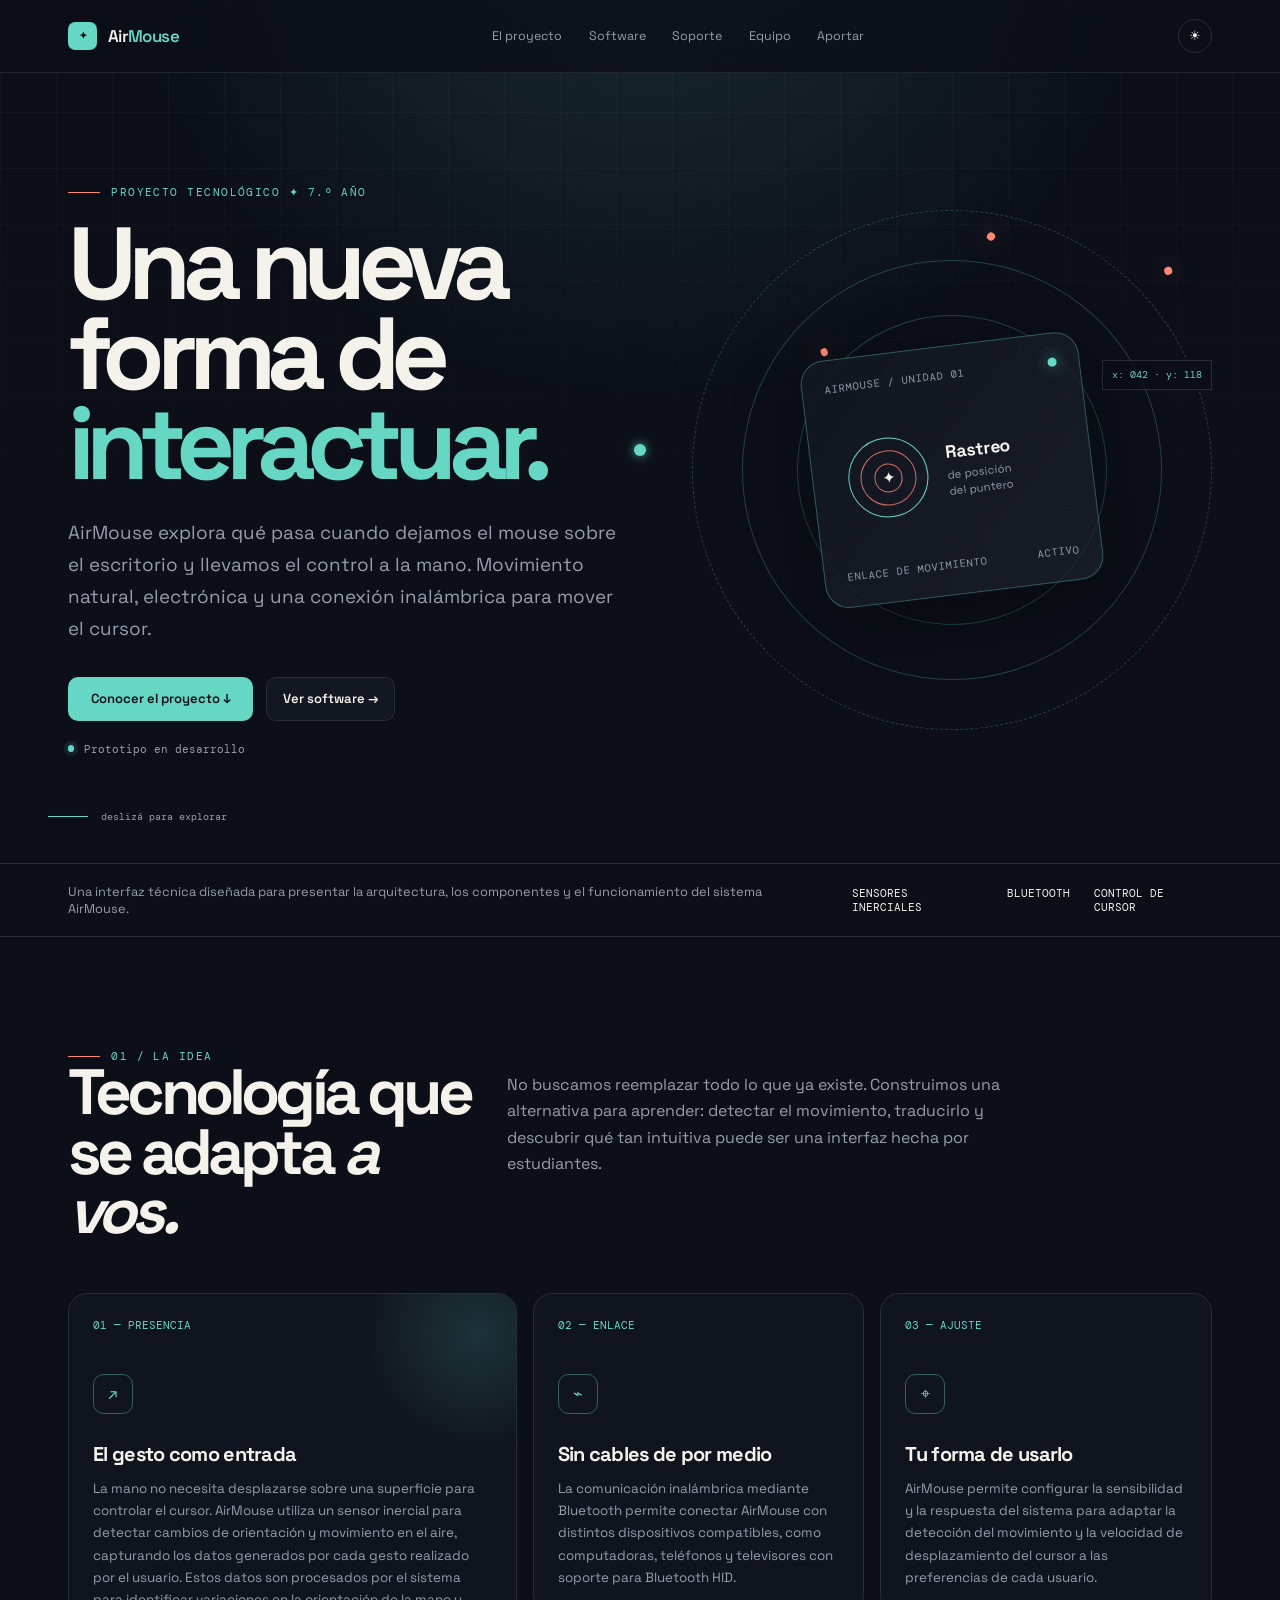
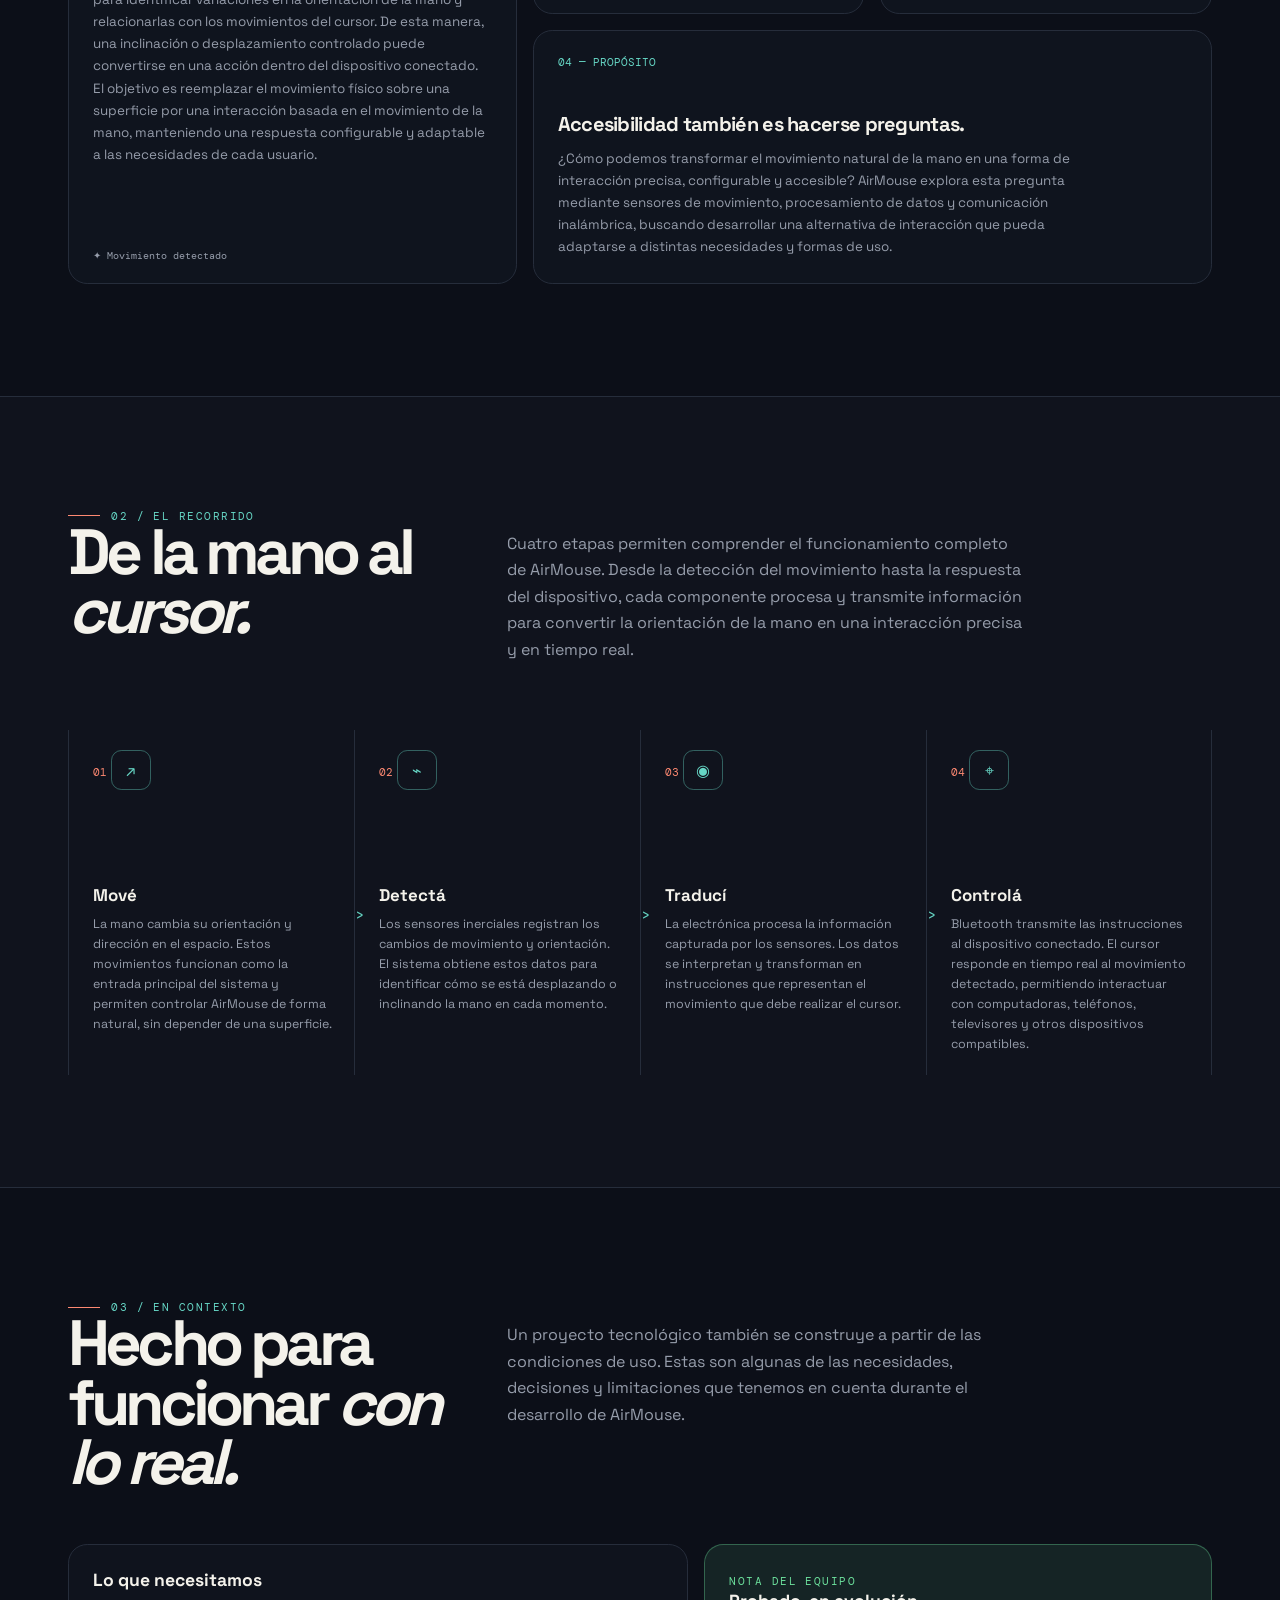
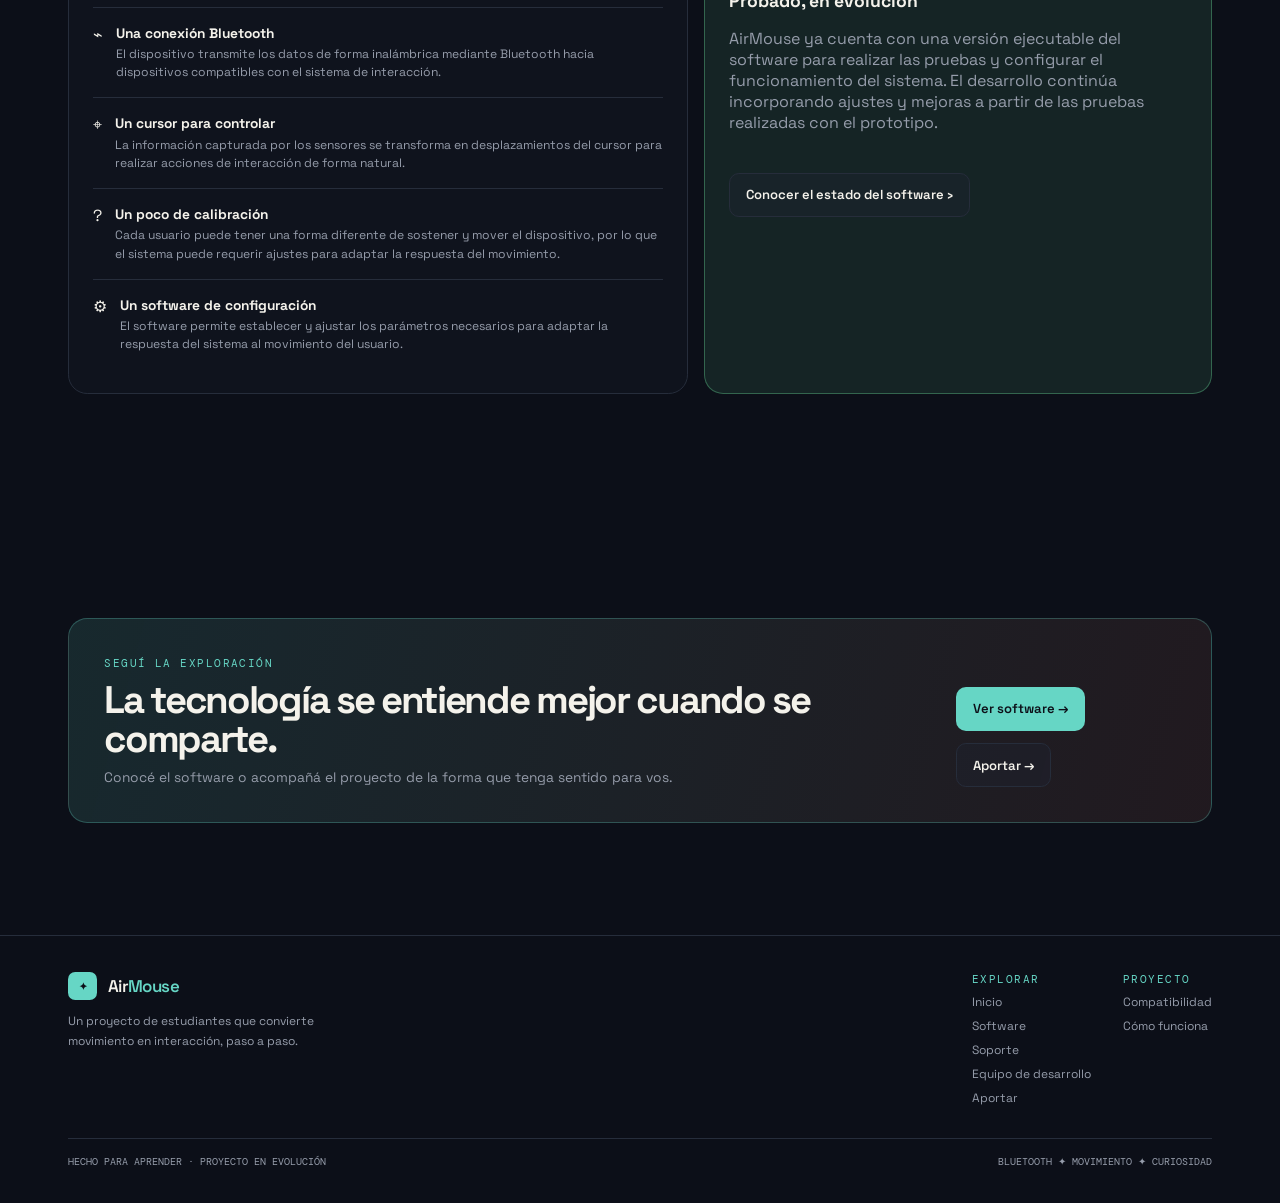
==== commit 3cceb857: "Add support and team links to desktop and mobile navigation" ====
--- a/index.html
+++ b/index.html
@@ -25,6 +25,8 @@
 <nav class="nav-links" aria-label="Navegación principal">
 <a href="index.html" class="nav-link">El proyecto</a>
 <a href="software.html" class="nav-link">Software</a>
+<a href="soporte.html" class="nav-link">Soporte</a>
+<a href="equipo.html" class="nav-link">Equipo</a>
 <a href="aportar.html" class="nav-link">Aportar</a>
 </nav>
 
@@ -38,6 +40,8 @@
 <nav class="mobile-menu" data-mobile-menu hidden>
 <a href="index.html" class="nav-link">El proyecto</a>
 <a href="software.html" class="nav-link">Software</a>
+<a href="soporte.html" class="nav-link">Soporte</a>
+<a href="equipo.html" class="nav-link">Equipo de desarrollo</a>
 <a href="aportar.html" class="nav-link">Aportar</a>
 </nav>
 </header>
--- a/css/style.css
+++ b/css/style.css
@@ -1440,3 +1440,24 @@
     0 0 12px hsl(var(--primary) / 0.8),
     0 0 24px hsl(var(--primary) / 0.45);
 }
+
+/* Componentes para Soporte, Equipo y opciones de aporte */
+.support-form{display:grid;gap:.65rem;margin-top:1.4rem}
+.support-form label{color:hsl(var(--foreground));font-size:.8rem;font-weight:600;margin-top:.35rem}
+.support-form input,.support-form select,.support-form textarea{background:hsl(var(--background) / .7);border:1px solid hsl(var(--border));border-radius:.65rem;color:hsl(var(--foreground));font:inherit;font-size:.85rem;padding:.85rem .9rem;width:100%}
+.support-form textarea{resize:vertical}
+.support-form input:focus,.support-form select:focus,.support-form textarea:focus{border-color:hsl(var(--primary));outline:2px solid hsl(var(--primary) / .18)}
+.support-form select option{background:hsl(var(--card));color:hsl(var(--foreground))}
+.form-note{font-size:.72rem;line-height:1.5}
+.bank-options{border-top:1px solid hsl(var(--border));margin-top:1.6rem;padding-top:1.2rem}
+.bank-options h3{font-size:1rem;margin:0 0 .4rem}
+.bank-options>p{font-size:.78rem;line-height:1.5}
+.bank-list{display:grid;gap:.55rem;margin-top:.8rem}
+.bank-list .button{cursor:not-allowed;opacity:.45;justify-content:flex-start}
+.team-grid{display:grid;gap:1rem;grid-template-columns:repeat(3,minmax(0,1fr))}
+.team-card{background:hsl(var(--card) / .75);border:1px solid hsl(var(--border));border-radius:1.2rem;padding:1.5rem}
+.team-card h3{font-size:1.25rem;margin:1rem 0 .5rem}
+.team-role{color:hsl(var(--primary));font-size:.82rem;font-weight:600}
+.team-card p{font-size:.82rem;line-height:1.6}
+.team-contact{border-top:1px solid hsl(var(--border));margin-top:1.2rem;padding-top:1rem;overflow-wrap:anywhere}
+@media(max-width:760px){.team-grid{grid-template-columns:1fr}.team-card{padding:1.2rem}}
